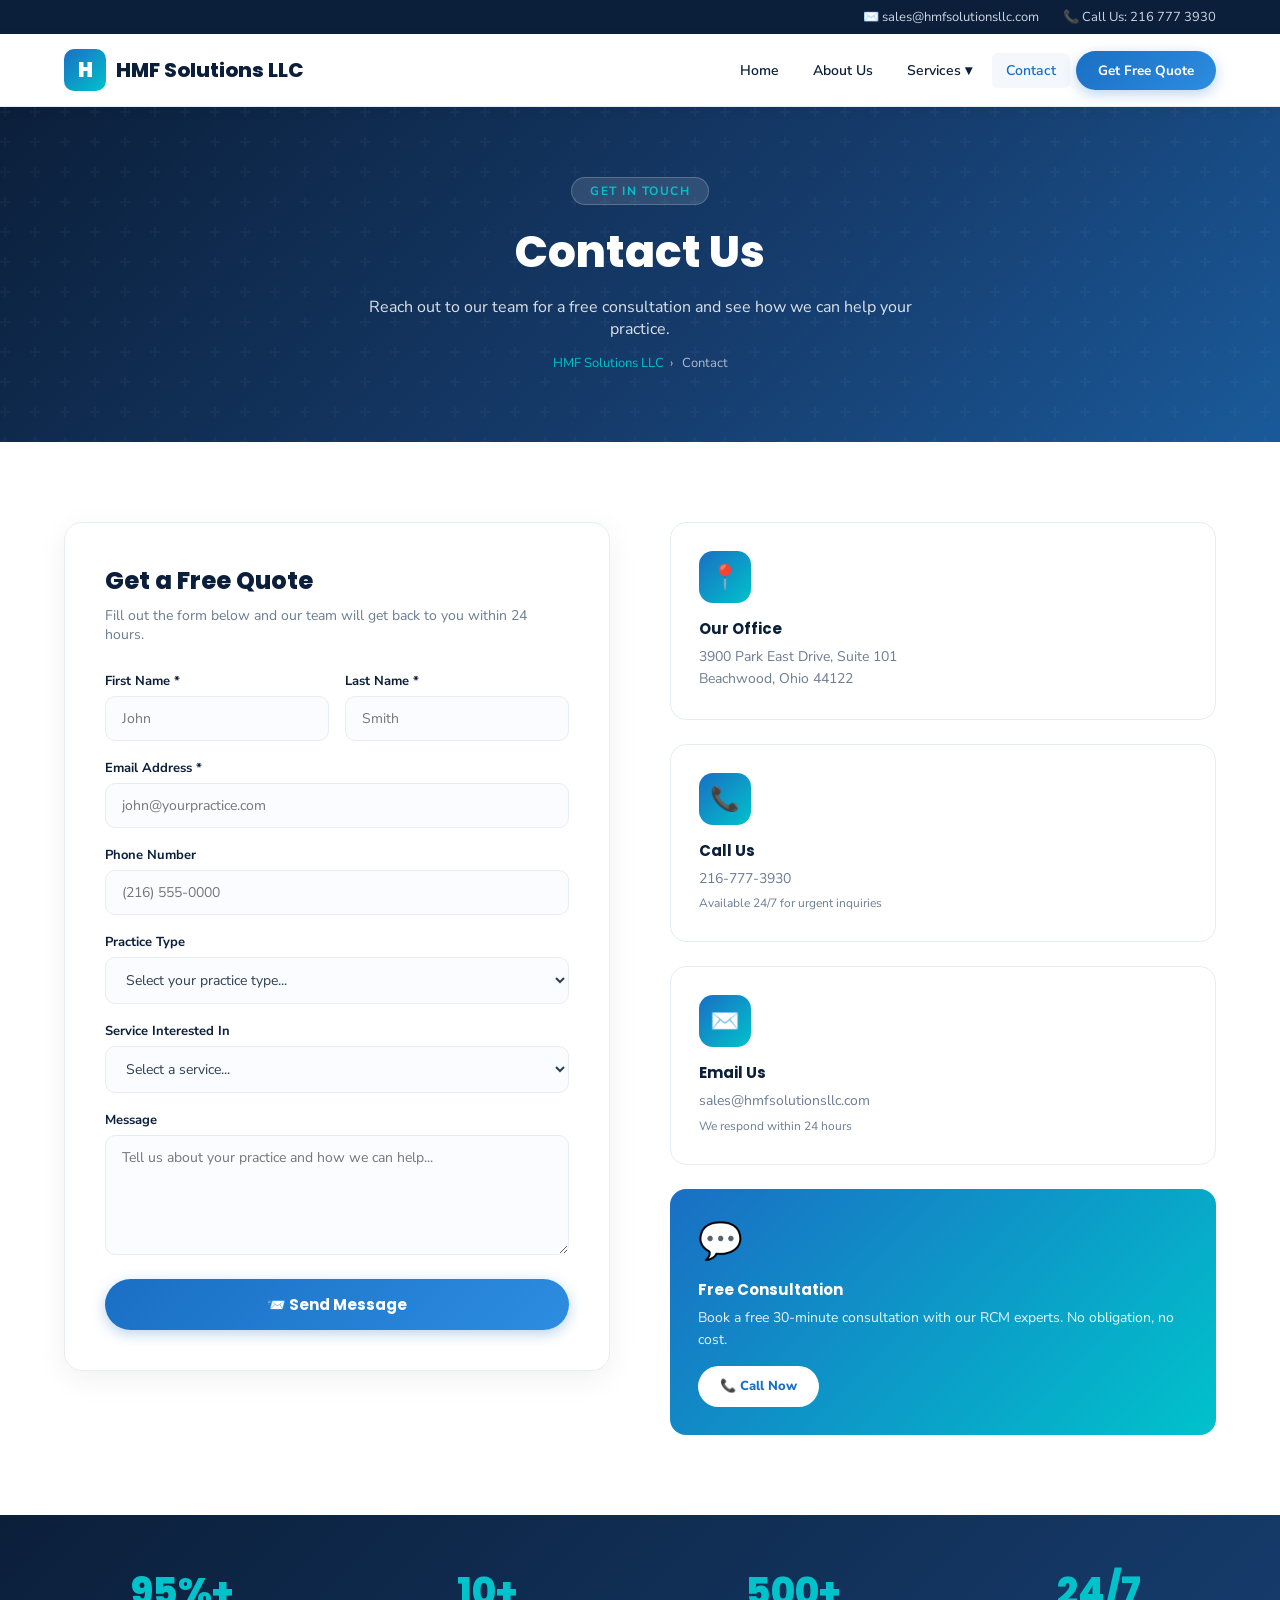
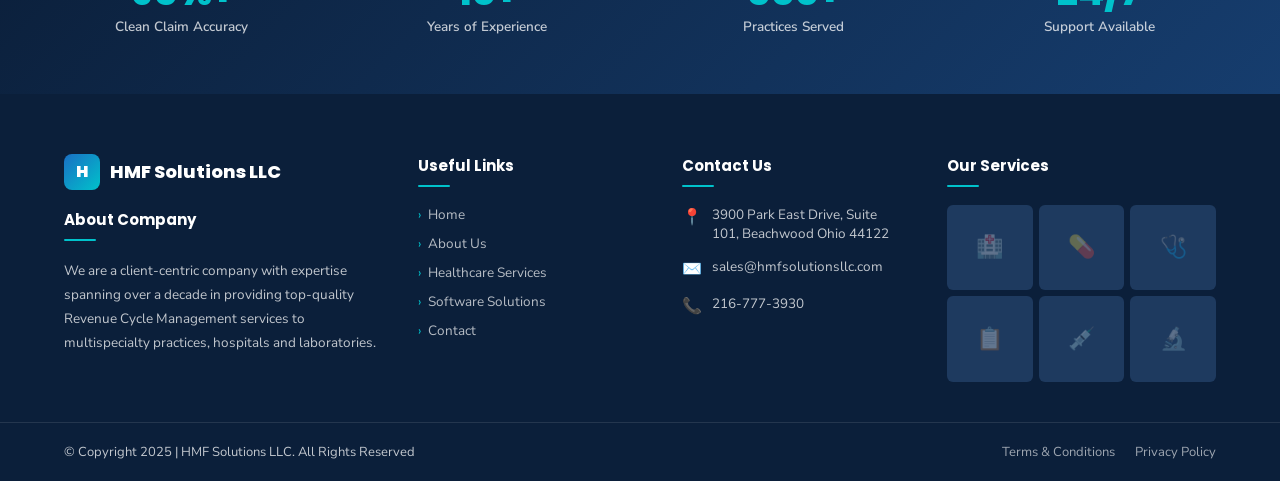
==== contact.html @ f74f813e "Add files via upload" ====
<!DOCTYPE html>
<html lang="en">
<head>
<meta charset="UTF-8"/>
<meta name="viewport" content="width=device-width, initial-scale=1.0"/>
<title>Contact Us – HMF Solutions LLC</title>
<link rel="stylesheet" href="style.css"/>
<style>
.contact-section { max-width: 1200px; margin: 0 auto; padding: 80px 24px; display: grid; grid-template-columns: 1fr 1fr; gap: 60px; align-items: start; }
.contact-form-box { background: #fff; border: 1px solid var(--gray-light); border-radius: 18px; padding: 40px; box-shadow: 0 8px 32px rgba(0,0,0,.06); }
.contact-form-box h2 { font-family: 'Poppins', sans-serif; font-size: 24px; font-weight: 800; color: var(--navy); margin-bottom: 8px; }
.contact-form-box p { font-size: 14px; color: var(--gray); margin-bottom: 28px; }
.form-row { display: grid; grid-template-columns: 1fr 1fr; gap: 16px; }
.form-group { margin-bottom: 18px; }
.form-group label { display: block; font-size: 13px; font-weight: 700; color: var(--navy); margin-bottom: 6px; }
.form-group input, .form-group select, .form-group textarea {
  width: 100%; padding: 12px 16px; border: 1.5px solid var(--gray-light); border-radius: 10px;
  font-family: 'Nunito Sans', sans-serif; font-size: 14px; color: var(--text);
  transition: border-color .2s, box-shadow .2s; outline: none; background: #fafcff;
}
.form-group input:focus, .form-group select:focus, .form-group textarea:focus {
  border-color: var(--blue); box-shadow: 0 0 0 3px rgba(26,111,196,.1);
}
.form-group textarea { resize: vertical; min-height: 120px; }
.submit-btn {
  width: 100%; padding: 14px; background: linear-gradient(135deg, var(--blue), var(--blue-light));
  color: #fff; border: none; border-radius: 30px; font-family: 'Poppins', sans-serif;
  font-size: 15px; font-weight: 700; cursor: pointer; transition: opacity .2s, transform .2s;
  box-shadow: 0 4px 14px rgba(26,111,196,.3);
}
.submit-btn:hover { opacity: .9; transform: translateY(-2px); }
.contact-info-box { display: flex; flex-direction: column; gap: 24px; }
.info-card { background: #fff; border: 1px solid var(--gray-light); border-radius: 16px; padding: 28px; transition: box-shadow .2s; }
.info-card:hover { box-shadow: 0 8px 24px rgba(26,111,196,.1); }
.info-card-icon { width: 52px; height: 52px; background: linear-gradient(135deg, var(--blue), var(--accent)); border-radius: 14px; display: flex; align-items: center; justify-content: center; font-size: 24px; margin-bottom: 14px; }
.info-card h4 { font-family: 'Poppins', sans-serif; font-size: 15px; font-weight: 700; color: var(--navy); margin-bottom: 6px; }
.info-card p, .info-card a { font-size: 14px; color: var(--gray); line-height: 1.6; }
.info-card a:hover { color: var(--blue); }
.success-msg { display: none; background: #e8f8f0; border: 1px solid #27ae60; border-radius: 10px; padding: 16px; color: #1a7a45; font-weight: 600; font-size: 14px; margin-top: 16px; text-align: center; }
@media(max-width:900px){ .contact-section { grid-template-columns: 1fr; } }
@media(max-width:600px){ .form-row { grid-template-columns: 1fr; } }
</style>
</head>
<body>
<div id="nav-placeholder"></div>

<section class="page-hero">
  <div class="tag">Get In Touch</div>
  <h1>Contact Us</h1>
  <p>Reach out to our team for a free consultation and see how we can help your practice.</p>
  <div class="breadcrumb"><a href="index.html">HMF Solutions LLC</a><span>›</span> Contact</div>
</section>

<div class="contact-section">
  <!-- FORM -->
  <div class="contact-form-box">
    <h2>Get a Free Quote</h2>
    <p>Fill out the form below and our team will get back to you within 24 hours.</p>
    <div class="form-row">
      <div class="form-group"><label>First Name *</label><input type="text" placeholder="John"/></div>
      <div class="form-group"><label>Last Name *</label><input type="text" placeholder="Smith"/></div>
    </div>
    <div class="form-group"><label>Email Address *</label><input type="email" placeholder="john@yourpractice.com"/></div>
    <div class="form-group"><label>Phone Number</label><input type="tel" placeholder="(216) 555-0000"/></div>
    <div class="form-group">
      <label>Practice Type</label>
      <select>
        <option value="">Select your practice type...</option>
        <option>Single Physician Practice</option>
        <option>Multispecialty Group</option>
        <option>Hospital</option>
        <option>Surgery Center</option>
        <option>Laboratory</option>
        <option>Other</option>
      </select>
    </div>
    <div class="form-group">
      <label>Service Interested In</label>
      <select>
        <option value="">Select a service...</option>
        <option>Medical Coding</option>
        <option>Claim Scrubbing</option>
        <option>Prior Authorizations</option>
        <option>Eligibility Verification</option>
        <option>A/R Follow Up</option>
        <option>Denial Management</option>
        <option>Credentialing & Enrollment</option>
        <option>Full RCM Services</option>
        <option>Software Solutions</option>
      </select>
    </div>
    <div class="form-group"><label>Message</label><textarea placeholder="Tell us about your practice and how we can help..."></textarea></div>
    <button class="submit-btn" onclick="handleSubmit()">📨 Send Message</button>
    <div class="success-msg" id="successMsg">✅ Thank you! We'll be in touch within 24 hours.</div>
  </div>

  <!-- INFO -->
  <div class="contact-info-box">
    <div class="info-card">
      <div class="info-card-icon">📍</div>
      <h4>Our Office</h4>
      <p>3900 Park East Drive, Suite 101<br>Beachwood, Ohio 44122</p>
    </div>
    <div class="info-card">
      <div class="info-card-icon">📞</div>
      <h4>Call Us</h4>
      <p><a href="tel:+12167773930">216-777-3930</a></p>
      <p style="font-size:12px;margin-top:4px;">Available 24/7 for urgent inquiries</p>
    </div>
    <div class="info-card">
      <div class="info-card-icon">✉️</div>
      <h4>Email Us</h4>
      <p><a href="mailto:sales@hmfsolutionsllc.com">sales@hmfsolutionsllc.com</a></p>
      <p style="font-size:12px;margin-top:4px;">We respond within 24 hours</p>
    </div>
    <div class="info-card" style="background:linear-gradient(135deg,var(--blue),var(--accent));border:none;color:#fff;">
      <div style="font-size:36px;margin-bottom:12px;">💬</div>
      <h4 style="color:#fff;">Free Consultation</h4>
      <p style="color:rgba(255,255,255,.9);">Book a free 30-minute consultation with our RCM experts. No obligation, no cost.</p>
      <a href="tel:+12167773930" style="display:inline-block;margin-top:14px;background:#fff;color:var(--blue);padding:10px 22px;border-radius:30px;font-weight:800;font-size:13px;">📞 Call Now</a>
    </div>
  </div>
</div>

<div id="footer-placeholder"></div>
<script src="components.js"></script>
<script>
  document.getElementById('nav-placeholder').innerHTML = renderNav('contact');
  document.getElementById('footer-placeholder').innerHTML = renderFooter();
  function handleSubmit() {
    document.getElementById('successMsg').style.display = 'block';
    setTimeout(() => { document.getElementById('successMsg').style.display = 'none'; }, 5000);
  }
</script>
</body>
</html>
---- style.css ----
/* ===== HMF Solutions LLC – Global Styles ===== */
@import url('https://fonts.googleapis.com/css2?family=Nunito+Sans:wght@400;600;700;800&family=Poppins:wght@400;500;600;700;800&display=swap');

*, *::before, *::after { box-sizing: border-box; margin: 0; padding: 0; }

:root {
  --navy: #0b1f3a;
  --blue: #1a6fc4;
  --blue-light: #2d8de0;
  --accent: #00c2cb;
  --green: #27ae60;
  --white: #ffffff;
  --light-bg: #f4f8fd;
  --gray: #6b7c93;
  --gray-light: #e8edf4;
  --text: #2c3e50;
}

html { scroll-behavior: smooth; }
body { font-family: 'Nunito Sans', sans-serif; color: var(--text); background: #fff; }
a { text-decoration: none; color: inherit; }
ul { list-style: none; }

/* TOPBAR */
.topbar { background: var(--navy); color: #cdd6e0; font-size: 13px; padding: 8px 0; }
.topbar-inner { max-width: 1200px; margin: 0 auto; padding: 0 24px; display: flex; justify-content: flex-end; align-items: center; gap: 24px; }
.topbar a { color: #cdd6e0; }
.topbar a:hover { color: var(--accent); }

/* NAVBAR */
nav { background: #fff; border-bottom: 1px solid var(--gray-light); position: sticky; top: 0; z-index: 100; box-shadow: 0 2px 12px rgba(11,31,58,.07); }
.nav-inner { max-width: 1200px; margin: 0 auto; padding: 0 24px; display: flex; align-items: center; justify-content: space-between; height: 72px; }
.logo { display: flex; align-items: center; gap: 10px; font-family: 'Poppins', sans-serif; font-weight: 800; font-size: 20px; color: var(--navy); }
.logo-icon { width: 42px; height: 42px; background: linear-gradient(135deg, var(--blue), var(--accent)); border-radius: 10px; display: flex; align-items: center; justify-content: center; color: #fff; font-size: 20px; font-weight: 900; }
.nav-links { display: flex; align-items: center; gap: 6px; }
.nav-links > li { position: relative; }
.nav-links > li > a { display: block; padding: 8px 14px; font-weight: 600; font-size: 14px; color: var(--navy); border-radius: 6px; transition: color .2s, background .2s; }
.nav-links > li > a:hover, .nav-links > li > a.active { color: var(--blue); background: var(--light-bg); }
.nav-links > li:hover .dropdown { display: block; }
.dropdown { display: none; position: absolute; top: calc(100% + 4px); left: 0; background: #fff; min-width: 200px; border-radius: 10px; box-shadow: 0 8px 30px rgba(0,0,0,.12); overflow: hidden; border: 1px solid var(--gray-light); }
.dropdown a { display: block; padding: 10px 18px; font-size: 13.5px; font-weight: 600; color: var(--text); border-bottom: 1px solid var(--gray-light); transition: background .2s, color .2s; }
.dropdown a:last-child { border: none; }
.dropdown a:hover { background: var(--light-bg); color: var(--blue); }
.btn-quote { background: linear-gradient(135deg, var(--blue), var(--blue-light)); color: #fff !important; padding: 10px 22px !important; border-radius: 30px !important; font-weight: 700 !important; font-size: 13.5px !important; transition: opacity .2s, transform .2s !important; box-shadow: 0 4px 14px rgba(26,111,196,.3); }
.btn-quote:hover { opacity: .9; transform: translateY(-1px); }

/* PAGE HERO */
.page-hero { background: linear-gradient(135deg, var(--navy) 0%, #163d6e 60%, #1a5a9a 100%); color: #fff; padding: 70px 24px; text-align: center; position: relative; overflow: hidden; }
.page-hero::before { content: ''; position: absolute; inset: 0; background: url("data:image/svg+xml,%3Csvg width='60' height='60' viewBox='0 0 60 60' xmlns='http://www.w3.org/2000/svg'%3E%3Cg fill='none' fill-rule='evenodd'%3E%3Cg fill='%23ffffff' fill-opacity='0.03'%3E%3Cpath d='M36 34v-4h-2v4h-4v2h4v4h2v-4h4v-2h-4zm0-30V0h-2v4h-4v2h4v4h2V6h4V4h-4zM6 34v-4H4v4H0v2h4v4h2v-4h4v-2H6zM6 4V0H4v4H0v2h4v4h2V6h4V4H6z'/%3E%3C/g%3E%3C/g%3E%3C/svg%3E"); }
.page-hero .tag { display: inline-block; background: rgba(255,255,255,.12); border: 1px solid rgba(255,255,255,.2); border-radius: 30px; padding: 5px 18px; font-size: 12px; font-weight: 700; text-transform: uppercase; letter-spacing: 1.5px; margin-bottom: 14px; color: var(--accent); }
.page-hero h1 { font-family: 'Poppins', sans-serif; font-size: clamp(28px, 5vw, 44px); font-weight: 800; margin-bottom: 12px; }
.page-hero p { font-size: 16px; opacity: .85; max-width: 600px; margin: 0 auto; }
.breadcrumb { font-size: 13px; color: rgba(255,255,255,.65); margin-top: 14px; }
.breadcrumb a { color: var(--accent); }
.breadcrumb span { margin: 0 6px; }

/* SECTION LABEL */
.section-label { color: var(--blue); font-size: 12px; font-weight: 800; text-transform: uppercase; letter-spacing: 2px; margin-bottom: 8px; }

/* STATS BAR */
.stats-bar { background: linear-gradient(135deg, var(--navy), #163d6e); color: #fff; padding: 48px 24px; }
.stats-inner { max-width: 1200px; margin: 0 auto; display: grid; grid-template-columns: repeat(4, 1fr); gap: 24px; text-align: center; }
.stat-item { padding: 10px; }
.stat-num { font-family: 'Poppins', sans-serif; font-size: 38px; font-weight: 800; color: var(--accent); line-height: 1; margin-bottom: 6px; }
.stat-label { font-size: 13.5px; color: rgba(255,255,255,.75); font-weight: 600; }

/* FOOTER */
footer { background: var(--navy); color: rgba(255,255,255,.75); }
.footer-top { max-width: 1200px; margin: 0 auto; padding: 60px 24px 40px; display: grid; grid-template-columns: 1.4fr 1fr 1fr 1.2fr; gap: 40px; }
.footer-col h4 { font-family: 'Poppins', sans-serif; font-size: 15px; font-weight: 700; color: #fff; margin-bottom: 18px; position: relative; padding-bottom: 10px; }
.footer-col h4::after { content: ''; position: absolute; bottom: 0; left: 0; width: 32px; height: 2px; background: var(--accent); border-radius: 2px; }
.footer-about p { font-size: 13.5px; line-height: 1.8; margin-top: 14px; }
.footer-logo { display: flex; align-items: center; gap: 10px; font-family: 'Poppins', sans-serif; font-weight: 800; font-size: 18px; color: #fff; }
.footer-logo-icon { width: 36px; height: 36px; background: linear-gradient(135deg, var(--blue), var(--accent)); border-radius: 8px; display: flex; align-items: center; justify-content: center; font-size: 16px; font-weight: 900; color: #fff; }
.footer-links li { margin-bottom: 10px; }
.footer-links a { font-size: 13.5px; color: rgba(255,255,255,.7); transition: color .2s, padding-left .2s; display: flex; align-items: center; gap: 6px; }
.footer-links a::before { content: '›'; color: var(--accent); }
.footer-links a:hover { color: var(--accent); padding-left: 4px; }
.footer-contact-row { display: flex; gap: 10px; align-items: flex-start; margin-bottom: 14px; font-size: 13.5px; }
.footer-contact-row .ico { color: var(--accent); font-size: 16px; margin-top: 1px; }
.footer-gallery { display: grid; grid-template-columns: repeat(3, 1fr); gap: 6px; margin-top: 4px; }
.footer-gallery-item { aspect-ratio: 1; background: #1e3a5f; border-radius: 6px; display: flex; align-items: center; justify-content: center; font-size: 22px; color: rgba(255,255,255,.3); cursor: pointer; transition: background .2s; }
.footer-gallery-item:hover { background: var(--blue); }
.footer-bottom-bar { border-top: 1px solid rgba(255,255,255,.1); }
.footer-bottom { max-width: 1200px; margin: 0 auto; padding: 20px 24px; display: flex; justify-content: space-between; align-items: center; font-size: 13px; flex-wrap: wrap; gap: 10px; }
.footer-bottom a { color: var(--accent); }
.footer-bottom-links { display: flex; gap: 20px; }
.footer-bottom-links a { color: rgba(255,255,255,.6); }
.footer-bottom-links a:hover { color: var(--accent); }

/* SIDEBAR */
.sidebar { display: flex; flex-direction: column; gap: 26px; }
.sidebar-card { background: #fff; border: 1px solid var(--gray-light); border-radius: 14px; overflow: hidden; }
.sidebar-card-header { background: linear-gradient(135deg, var(--navy), #163d6e); color: #fff; padding: 16px 22px; font-family: 'Poppins', sans-serif; font-size: 15px; font-weight: 700; display: flex; align-items: center; gap: 10px; }
.sidebar-card-body a { display: flex; align-items: center; gap: 10px; padding: 11px 22px; font-size: 14px; font-weight: 600; color: var(--text); border-bottom: 1px solid var(--gray-light); transition: background .2s, color .2s, padding-left .2s; }
.sidebar-card-body a:last-child { border: none; }
.sidebar-card-body a:hover { background: var(--light-bg); color: var(--blue); padding-left: 28px; }
.sidebar-card-body a::before { content: '›'; color: var(--blue); font-size: 18px; line-height: 1; }
.cta-box { background: linear-gradient(135deg, var(--blue), var(--accent)); border-radius: 14px; padding: 32px 24px; color: #fff; text-align: center; }
.cta-box .icon { font-size: 42px; margin-bottom: 12px; }
.cta-box h3 { font-family: 'Poppins', sans-serif; font-size: 18px; font-weight: 800; margin-bottom: 10px; }
.cta-box p { font-size: 13.5px; line-height: 1.7; opacity: .9; margin-bottom: 20px; }
.cta-btn { display: inline-block; background: #fff; color: var(--blue); padding: 11px 26px; border-radius: 30px; font-weight: 800; font-size: 14px; transition: transform .2s, box-shadow .2s; box-shadow: 0 4px 14px rgba(0,0,0,.15); }
.cta-btn:hover { transform: translateY(-2px); box-shadow: 0 8px 20px rgba(0,0,0,.2); }
.contact-info { padding: 20px 22px 22px; }
.contact-row { display: flex; gap: 12px; align-items: flex-start; margin-bottom: 14px; }
.contact-row:last-child { margin: 0; }
.contact-icon { width: 36px; height: 36px; min-width: 36px; background: var(--light-bg); border-radius: 8px; display: flex; align-items: center; justify-content: center; font-size: 16px; color: var(--blue); }
.contact-row p { font-size: 13px; color: var(--gray); line-height: 1.5; }
.contact-row strong { display: block; font-size: 13px; color: var(--navy); font-weight: 700; margin-bottom: 2px; }

/* BTN */
.btn { display: inline-block; padding: 13px 30px; border-radius: 30px; font-weight: 700; font-size: 14px; transition: transform .2s, box-shadow .2s; cursor: pointer; border: none; }
.btn-primary { background: linear-gradient(135deg, var(--blue), var(--blue-light)); color: #fff; box-shadow: 0 4px 14px rgba(26,111,196,.3); }
.btn-primary:hover { transform: translateY(-2px); box-shadow: 0 8px 20px rgba(26,111,196,.4); }
.btn-outline { background: transparent; color: var(--blue); border: 2px solid var(--blue); }
.btn-outline:hover { background: var(--blue); color: #fff; transform: translateY(-2px); }
.btn-white { background: #fff; color: var(--blue); box-shadow: 0 4px 14px rgba(0,0,0,.15); }
.btn-white:hover { transform: translateY(-2px); box-shadow: 0 8px 20px rgba(0,0,0,.2); }

/* SERVICE CARDS */
.service-card { background: #fff; border: 1px solid var(--gray-light); border-radius: 14px; padding: 26px 24px; transition: box-shadow .25s, transform .25s, border-color .25s; position: relative; overflow: hidden; }
.service-card::before { content: ''; position: absolute; top: 0; left: 0; width: 4px; height: 100%; background: linear-gradient(180deg, var(--blue), var(--accent)); border-radius: 4px 0 0 4px; opacity: 0; transition: opacity .25s; }
.service-card:hover { box-shadow: 0 10px 36px rgba(26,111,196,.12); transform: translateY(-3px); border-color: var(--blue); }
.service-card:hover::before { opacity: 1; }
.card-icon { width: 46px; height: 46px; background: linear-gradient(135deg, #e8f2fc, #d4eaf7); border-radius: 12px; display: flex; align-items: center; justify-content: center; font-size: 20px; margin-bottom: 14px; transition: background .25s; }
.service-card:hover .card-icon { background: linear-gradient(135deg, var(--blue), var(--accent)); }
.service-card h3 { font-family: 'Poppins', sans-serif; font-size: 15px; font-weight: 700; color: var(--navy); margin-bottom: 8px; }
.service-card p { font-size: 13.5px; line-height: 1.7; color: var(--gray); }

/* PAGE BODY LAYOUT */
.page-body { max-width: 1200px; margin: 0 auto; padding: 60px 24px; display: grid; grid-template-columns: 1fr 320px; gap: 40px; align-items: start; }
.intro-block h2 { font-family: 'Poppins', sans-serif; font-size: clamp(22px, 3.5vw, 32px); font-weight: 800; color: var(--navy); margin-bottom: 18px; line-height: 1.25; }
.intro-block p { font-size: 15.5px; line-height: 1.8; color: var(--gray); margin-bottom: 20px; }
.services-grid { display: grid; grid-template-columns: 1fr 1fr; gap: 22px; margin-top: 40px; }

/* RESPONSIVE */
@media (max-width: 900px) {
  .page-body { grid-template-columns: 1fr; }
  .sidebar { order: -1; }
  .services-grid { grid-template-columns: 1fr; }
  .stats-inner { grid-template-columns: repeat(2, 1fr); }
  .footer-top { grid-template-columns: 1fr 1fr; }
}
@media (max-width: 600px) {
  .nav-links { display: none; }
  .footer-top { grid-template-columns: 1fr; }
  .stats-inner { grid-template-columns: 1fr 1fr; }
  .footer-bottom { flex-direction: column; text-align: center; }
}
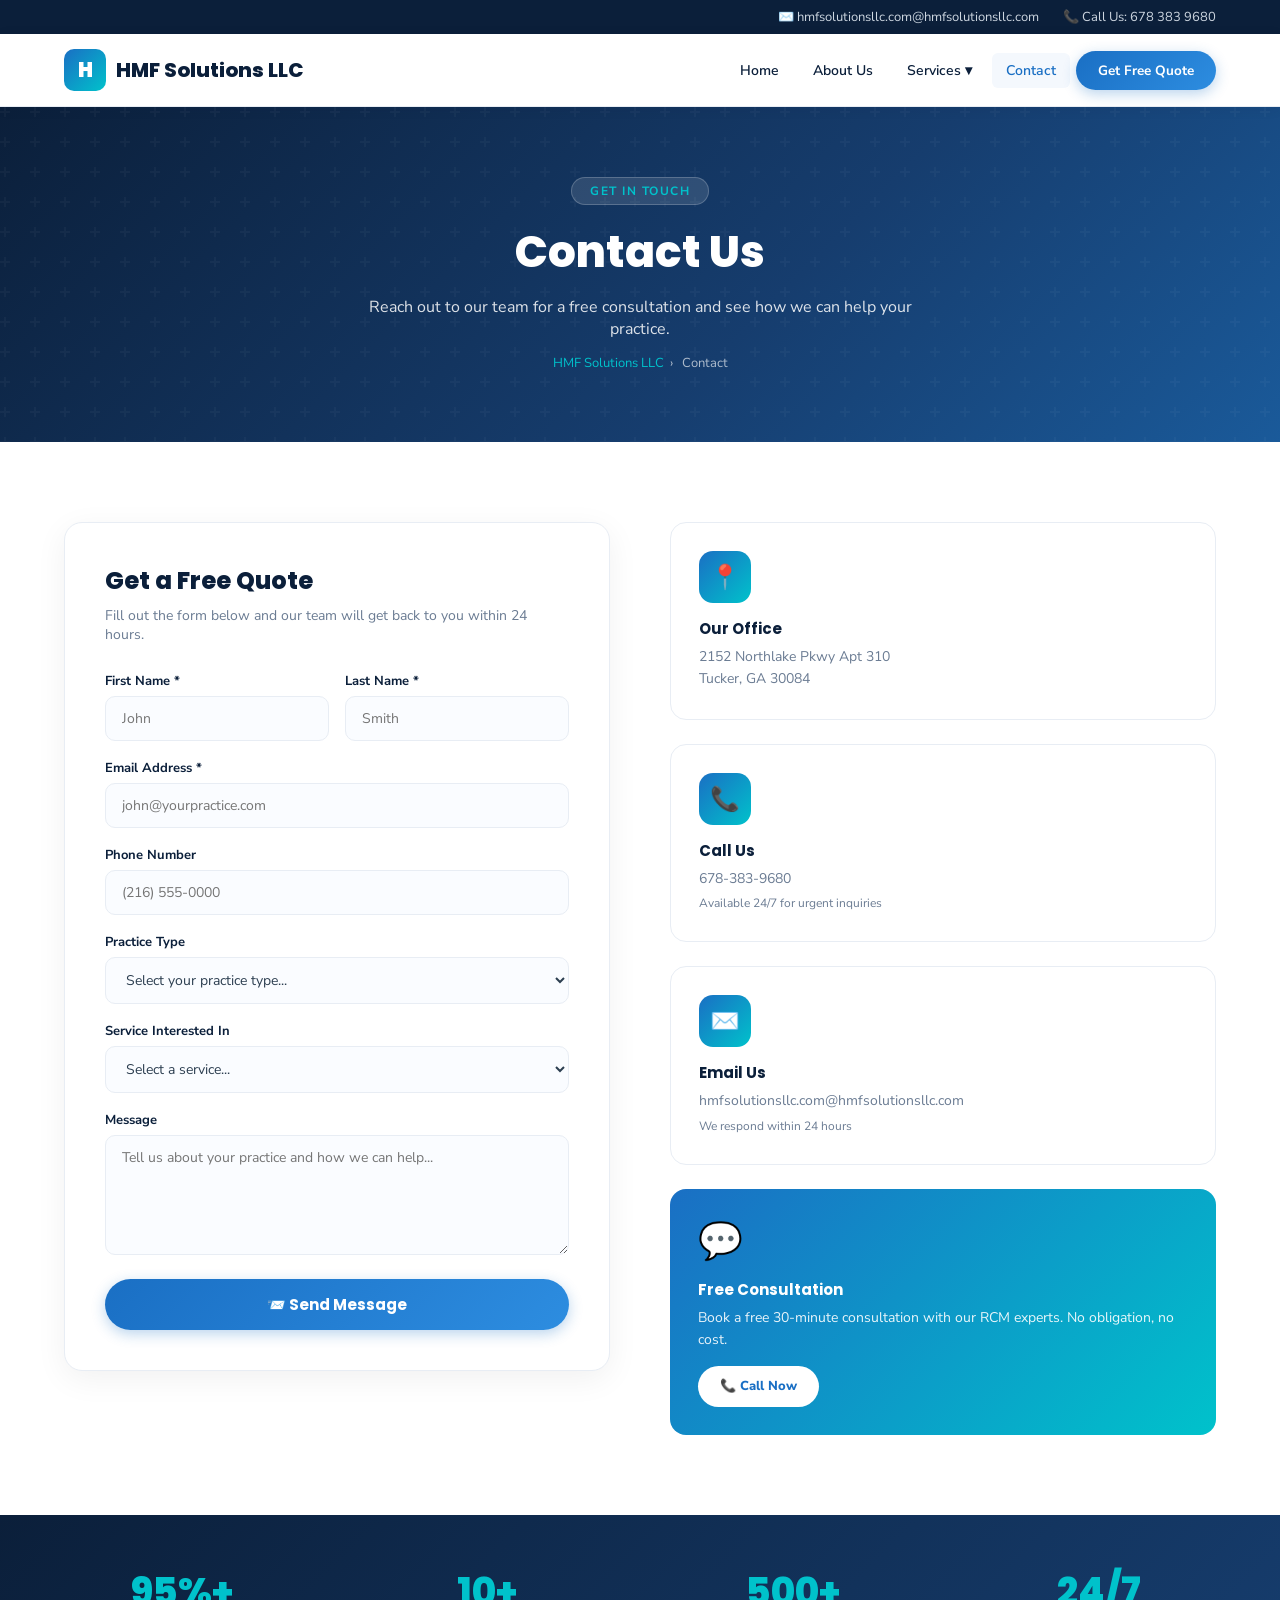
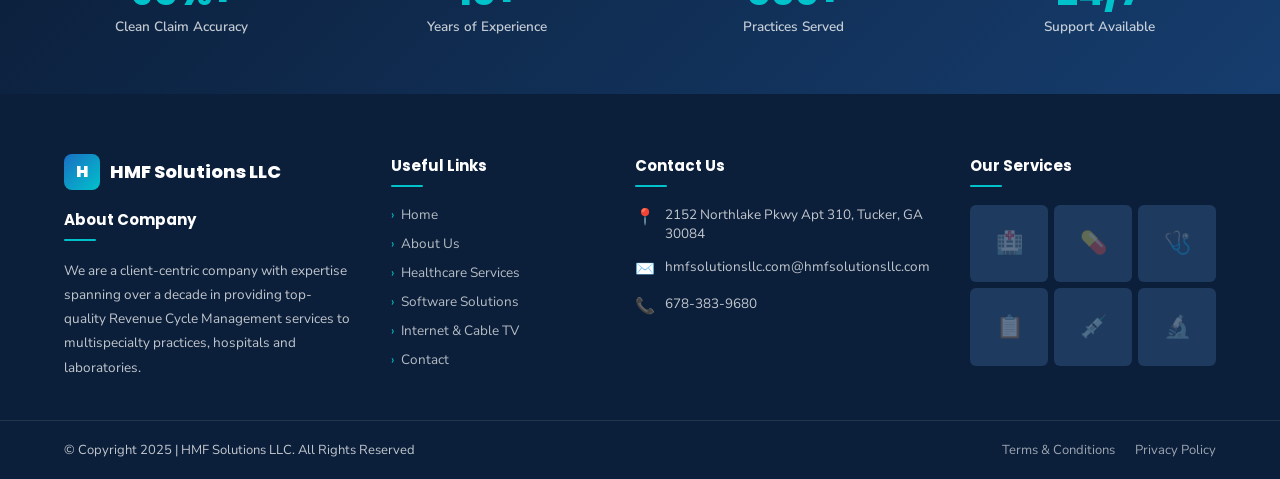
==== commit 694afaca: "Add files via upload" ====
--- a/contact.html
+++ b/contact.html
@@ -99,25 +99,25 @@
     <div class="info-card">
       <div class="info-card-icon">📍</div>
       <h4>Our Office</h4>
-      <p>3900 Park East Drive, Suite 101<br>Beachwood, Ohio 44122</p>
+      <p>2152 Northlake Pkwy Apt 310<br>Tucker, GA 30084</p>
     </div>
     <div class="info-card">
       <div class="info-card-icon">📞</div>
       <h4>Call Us</h4>
-      <p><a href="tel:+12167773930">216-777-3930</a></p>
+      <p><a href="tel:+16783839680">678-383-9680</a></p>
       <p style="font-size:12px;margin-top:4px;">Available 24/7 for urgent inquiries</p>
     </div>
     <div class="info-card">
       <div class="info-card-icon">✉️</div>
       <h4>Email Us</h4>
-      <p><a href="mailto:sales@hmfsolutionsllc.com">sales@hmfsolutionsllc.com</a></p>
+      <p><a href="mailto:hmfsolutionsllc.com@hmfsolutionsllc.com">hmfsolutionsllc.com@hmfsolutionsllc.com</a></p>
       <p style="font-size:12px;margin-top:4px;">We respond within 24 hours</p>
     </div>
     <div class="info-card" style="background:linear-gradient(135deg,var(--blue),var(--accent));border:none;color:#fff;">
       <div style="font-size:36px;margin-bottom:12px;">💬</div>
       <h4 style="color:#fff;">Free Consultation</h4>
       <p style="color:rgba(255,255,255,.9);">Book a free 30-minute consultation with our RCM experts. No obligation, no cost.</p>
-      <a href="tel:+12167773930" style="display:inline-block;margin-top:14px;background:#fff;color:var(--blue);padding:10px 22px;border-radius:30px;font-weight:800;font-size:13px;">📞 Call Now</a>
+      <a href="tel:+16783839680" style="display:inline-block;margin-top:14px;background:#fff;color:var(--blue);padding:10px 22px;border-radius:30px;font-weight:800;font-size:13px;">📞 Call Now</a>
     </div>
   </div>
 </div>
